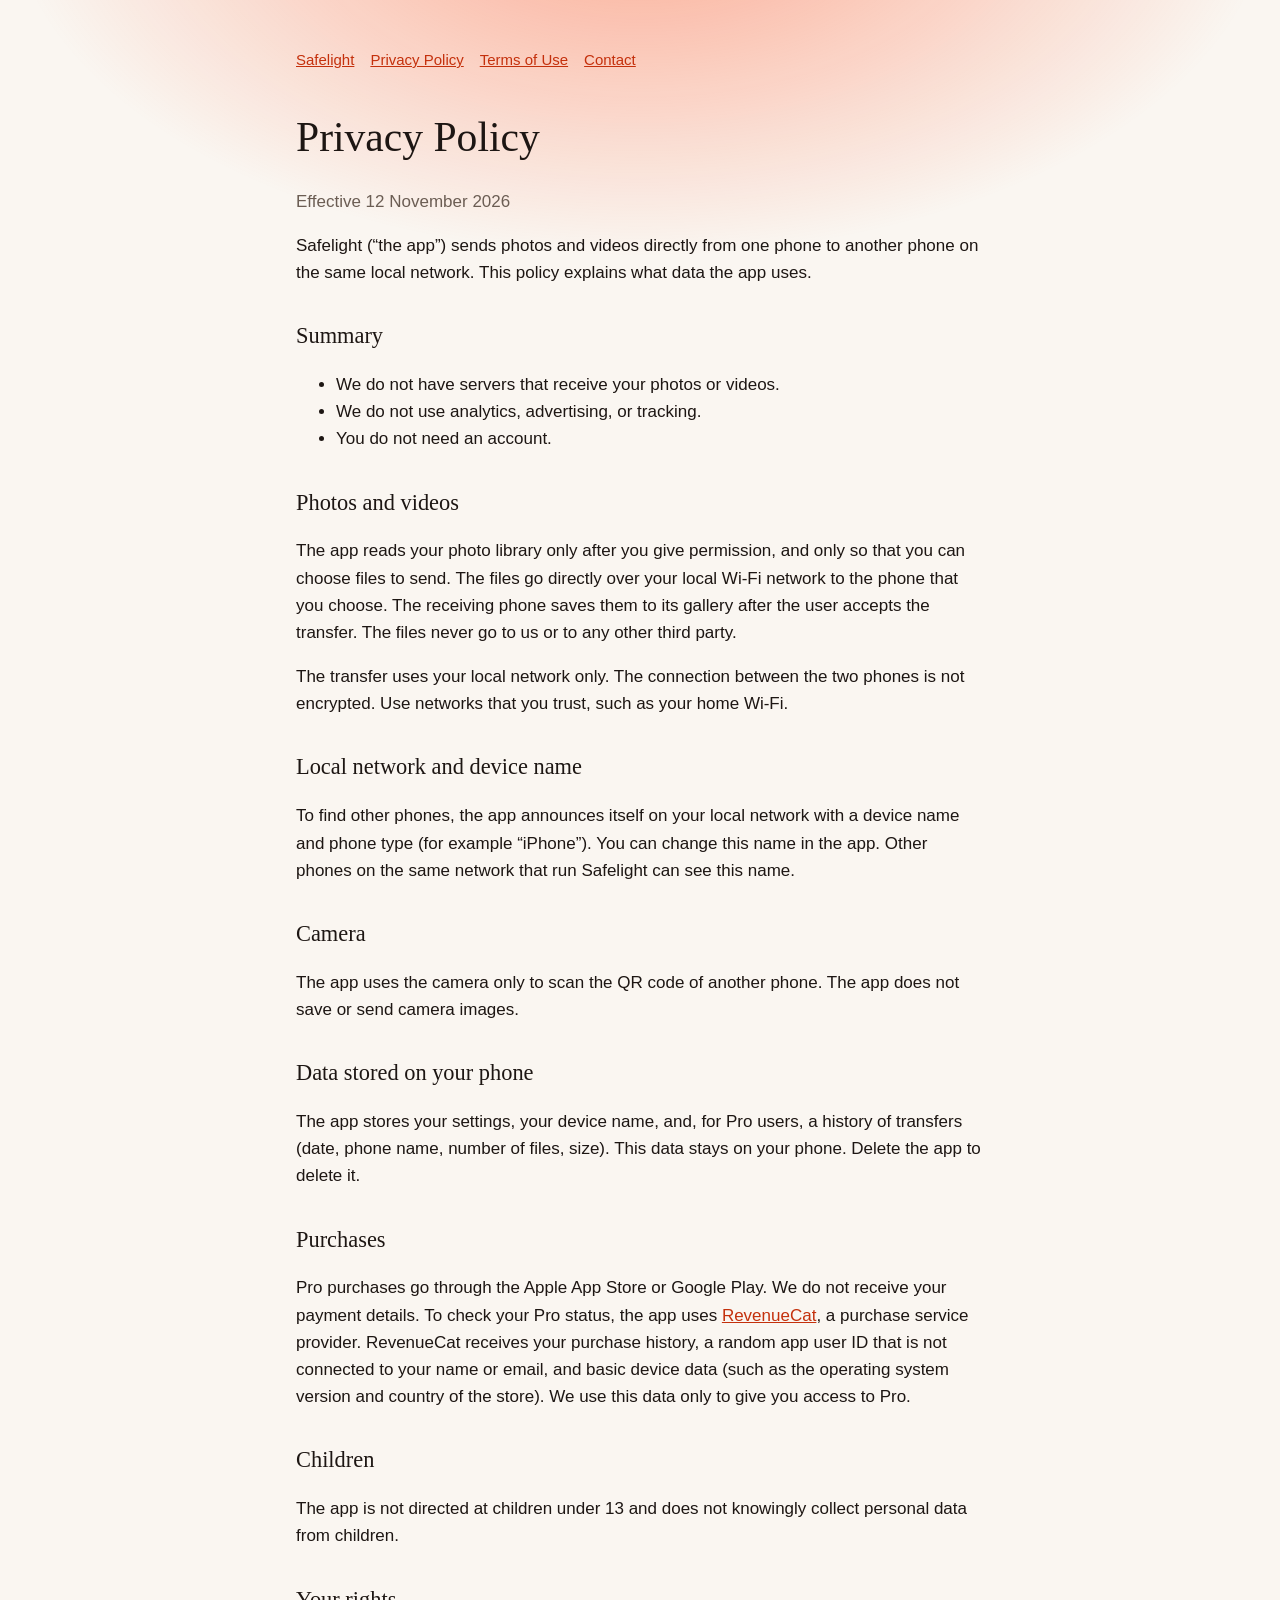
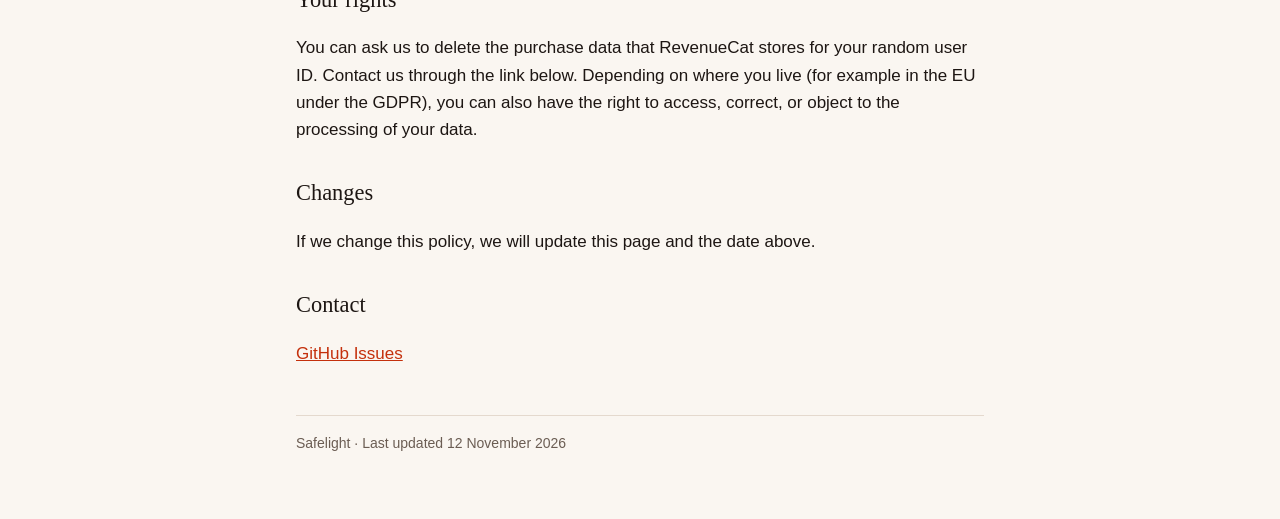
==== privacy.html @ afd83995 "Add Safelight support, privacy and terms pages Co-Authored-By: Claude Opus 5.5 <noreply@anthropic.co" ====
<!doctype html>
<html lang="en"><head><meta charset="utf-8"><meta name="viewport" content="width=device-width,initial-scale=1"><title>Safelight — Privacy Policy</title><link rel="stylesheet" href="style.css"><link rel="icon" href="icon.png"></head><body><div class="glow"></div><main><nav><a href="./">Safelight</a><a href="privacy.html">Privacy Policy</a><a href="terms.html">Terms of Use</a><a href="https://github.com/koliasyniuha/safelight/issues">Contact</a></nav>
<h1>Privacy Policy</h1>
<p class="muted">Effective 12 November 2026</p>
<p>Safelight (“the app”) sends photos and videos directly from one phone to another phone on the same local network. This policy explains what data the app uses.</p>
<h2>Summary</h2>
<ul>
<li>We do not have servers that receive your photos or videos.</li>
<li>We do not use analytics, advertising, or tracking.</li>
<li>You do not need an account.</li>
</ul>
<h2>Photos and videos</h2>
<p>The app reads your photo library only after you give permission, and only so that you can choose files to send. The files go directly over your local Wi-Fi network to the phone that you choose. The receiving phone saves them to its gallery after the user accepts the transfer. The files never go to us or to any other third party.</p>
<p>The transfer uses your local network only. The connection between the two phones is not encrypted. Use networks that you trust, such as your home Wi-Fi.</p>
<h2>Local network and device name</h2>
<p>To find other phones, the app announces itself on your local network with a device name and phone type (for example “iPhone”). You can change this name in the app. Other phones on the same network that run Safelight can see this name.</p>
<h2>Camera</h2>
<p>The app uses the camera only to scan the QR code of another phone. The app does not save or send camera images.</p>
<h2>Data stored on your phone</h2>
<p>The app stores your settings, your device name, and, for Pro users, a history of transfers (date, phone name, number of files, size). This data stays on your phone. Delete the app to delete it.</p>
<h2>Purchases</h2>
<p>Pro purchases go through the Apple App Store or Google Play. We do not receive your payment details. To check your Pro status, the app uses <a href="https://www.revenuecat.com/privacy">RevenueCat</a>, a purchase service provider. RevenueCat receives your purchase history, a random app user ID that is not connected to your name or email, and basic device data (such as the operating system version and country of the store). We use this data only to give you access to Pro.</p>
<h2>Children</h2>
<p>The app is not directed at children under 13 and does not knowingly collect personal data from children.</p>
<h2>Your rights</h2>
<p>You can ask us to delete the purchase data that RevenueCat stores for your random user ID. Contact us through the link below. Depending on where you live (for example in the EU under the GDPR), you can also have the right to access, correct, or object to the processing of your data.</p>
<h2>Changes</h2>
<p>If we change this policy, we will update this page and the date above.</p>
<h2>Contact</h2>
<p><a href="https://github.com/koliasyniuha/safelight/issues">GitHub Issues</a></p>
<footer>Safelight · Last updated 12 November 2026</footer></main></body></html>
---- style.css ----
:root{--bg:#0b0807;--fg:#efe4d8;--muted:#a8998c;--accent:#ff4a1c;--line:#2a201c}
@media (prefers-color-scheme: light){:root{--bg:#faf6f1;--fg:#1d1613;--muted:#6b5d53;--accent:#c4300c;--line:#e4d9ce}}
*{box-sizing:border-box}
body{margin:0;background:var(--bg);color:var(--fg);font:17px/1.6 -apple-system,BlinkMacSystemFont,"Segoe UI",Roboto,sans-serif}
.glow{position:fixed;inset:0 0 auto 0;height:260px;background:radial-gradient(ellipse at 50% -40%,rgba(255,74,28,.45),transparent 70%);pointer-events:none}
main{position:relative;max-width:720px;margin:0 auto;padding:48px 16px 64px}
h1{font-family:Georgia,serif;font-weight:300;font-size:2.6rem;margin:0 0 8px}
h2{font-family:Georgia,serif;font-weight:400;font-size:1.4rem;margin:32px 0 8px}
p,li{color:var(--fg)} .muted{color:var(--muted)}
a{color:var(--accent)}
nav{display:flex;gap:16px;flex-wrap:wrap;margin-bottom:32px;font-size:15px}
footer{margin-top:48px;padding-top:16px;border-top:1px solid var(--line);color:var(--muted);font-size:14px}
img.icon{width:96px;height:96px;border-radius:22px;display:block;margin-bottom:16px}
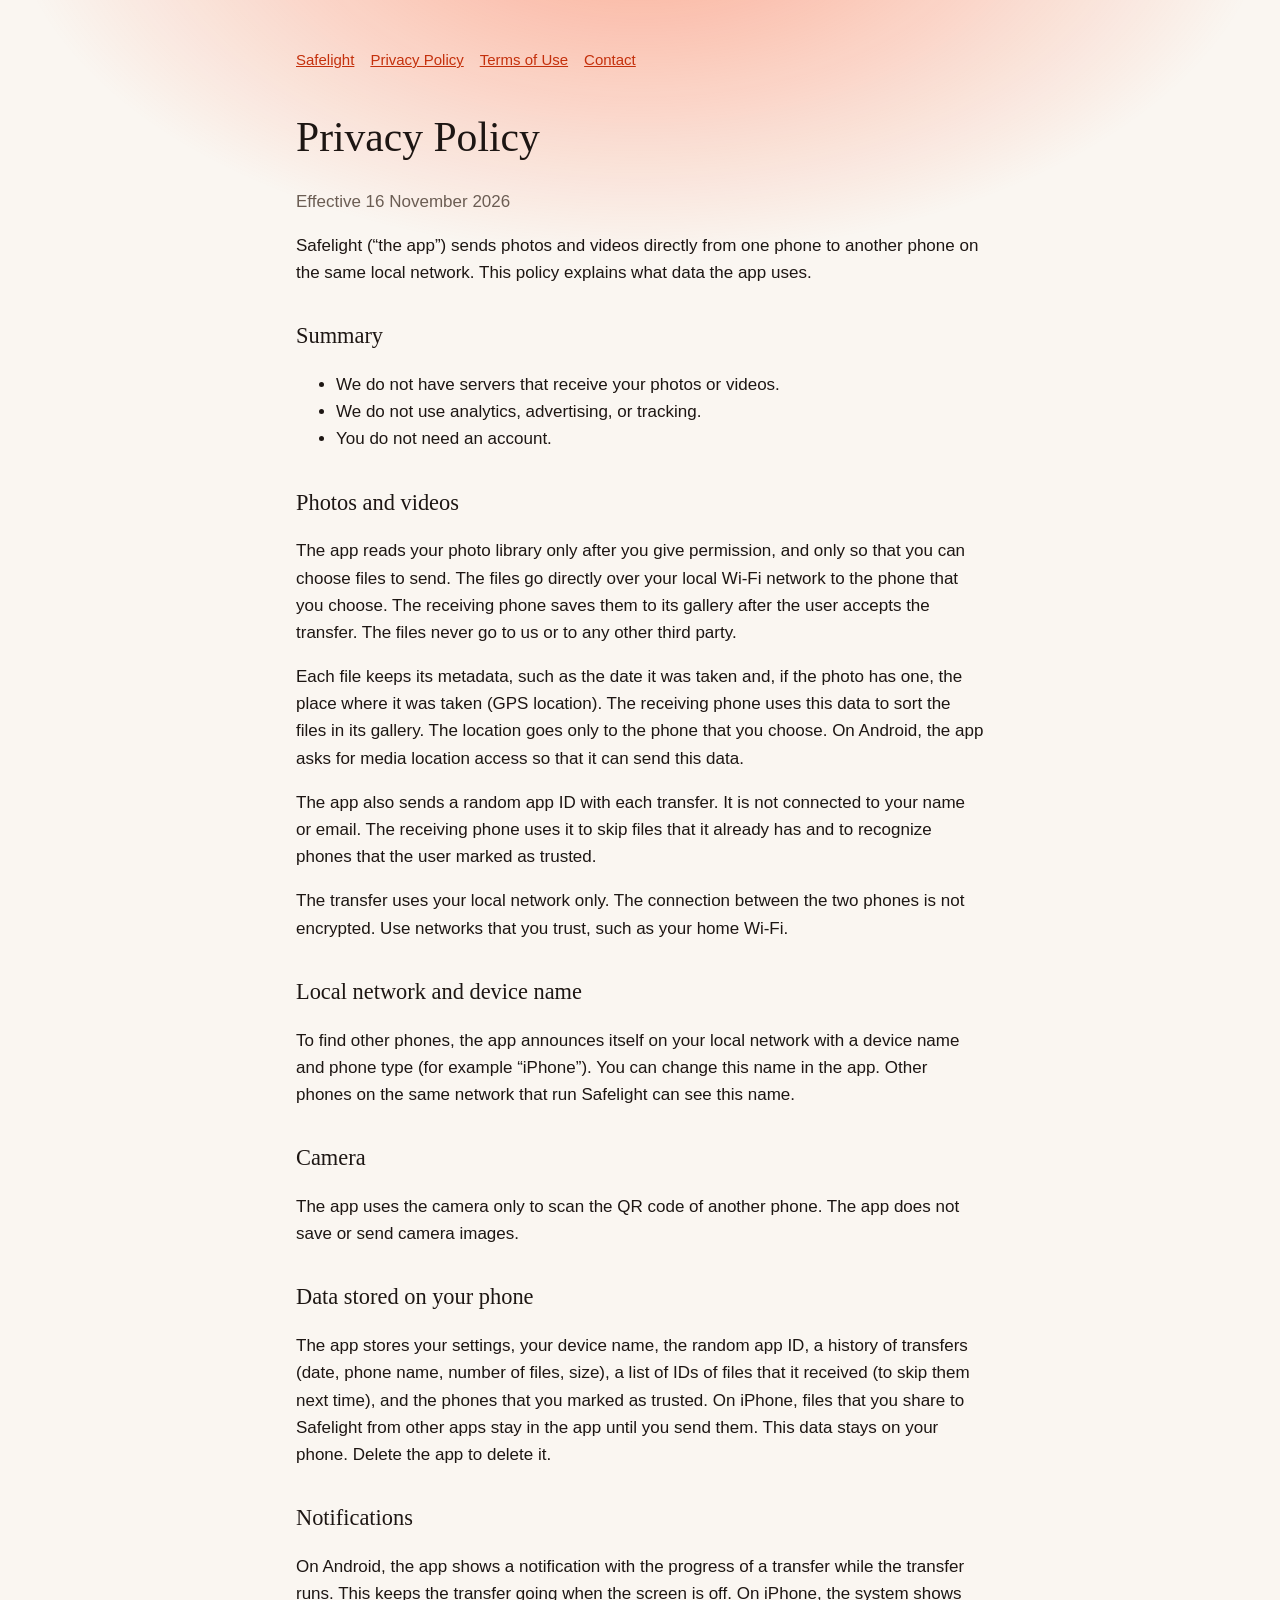
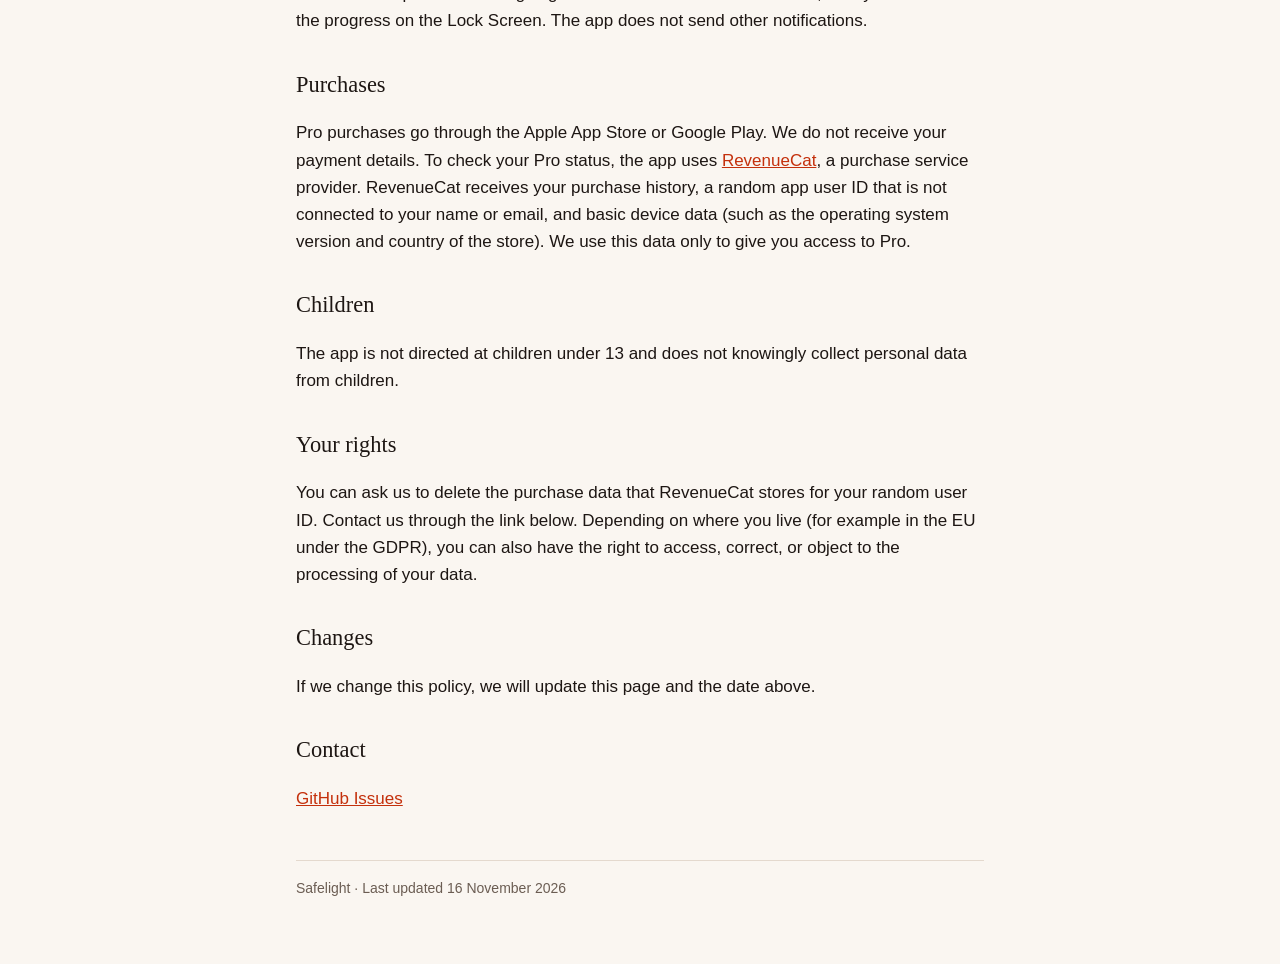
==== commit 010b3a9a: "Privacy policy: describe metadata, app ID, trusted phones and notifications Safelight 1.1 sends phot" ====
--- a/privacy.html
+++ b/privacy.html
@@ -1,7 +1,7 @@
 <!doctype html>
 <html lang="en"><head><meta charset="utf-8"><meta name="viewport" content="width=device-width,initial-scale=1"><title>Safelight — Privacy Policy</title><link rel="stylesheet" href="style.css"><link rel="icon" href="icon.png"></head><body><div class="glow"></div><main><nav><a href="./">Safelight</a><a href="privacy.html">Privacy Policy</a><a href="terms.html">Terms of Use</a><a href="https://github.com/koliasyniuha/safelight/issues">Contact</a></nav>
 <h1>Privacy Policy</h1>
-<p class="muted">Effective 12 November 2026</p>
+<p class="muted">Effective 16 November 2026</p>
 <p>Safelight (“the app”) sends photos and videos directly from one phone to another phone on the same local network. This policy explains what data the app uses.</p>
 <h2>Summary</h2>
 <ul>
@@ -11,13 +11,17 @@
 </ul>
 <h2>Photos and videos</h2>
 <p>The app reads your photo library only after you give permission, and only so that you can choose files to send. The files go directly over your local Wi-Fi network to the phone that you choose. The receiving phone saves them to its gallery after the user accepts the transfer. The files never go to us or to any other third party.</p>
+<p>Each file keeps its metadata, such as the date it was taken and, if the photo has one, the place where it was taken (GPS location). The receiving phone uses this data to sort the files in its gallery. The location goes only to the phone that you choose. On Android, the app asks for media location access so that it can send this data.</p>
+<p>The app also sends a random app ID with each transfer. It is not connected to your name or email. The receiving phone uses it to skip files that it already has and to recognize phones that the user marked as trusted.</p>
 <p>The transfer uses your local network only. The connection between the two phones is not encrypted. Use networks that you trust, such as your home Wi-Fi.</p>
 <h2>Local network and device name</h2>
 <p>To find other phones, the app announces itself on your local network with a device name and phone type (for example “iPhone”). You can change this name in the app. Other phones on the same network that run Safelight can see this name.</p>
 <h2>Camera</h2>
 <p>The app uses the camera only to scan the QR code of another phone. The app does not save or send camera images.</p>
 <h2>Data stored on your phone</h2>
-<p>The app stores your settings, your device name, and, for Pro users, a history of transfers (date, phone name, number of files, size). This data stays on your phone. Delete the app to delete it.</p>
+<p>The app stores your settings, your device name, the random app ID, a history of transfers (date, phone name, number of files, size), a list of IDs of files that it received (to skip them next time), and the phones that you marked as trusted. On iPhone, files that you share to Safelight from other apps stay in the app until you send them. This data stays on your phone. Delete the app to delete it.</p>
+<h2>Notifications</h2>
+<p>On Android, the app shows a notification with the progress of a transfer while the transfer runs. This keeps the transfer going when the screen is off. On iPhone, the system shows the progress on the Lock Screen. The app does not send other notifications.</p>
 <h2>Purchases</h2>
 <p>Pro purchases go through the Apple App Store or Google Play. We do not receive your payment details. To check your Pro status, the app uses <a href="https://www.revenuecat.com/privacy">RevenueCat</a>, a purchase service provider. RevenueCat receives your purchase history, a random app user ID that is not connected to your name or email, and basic device data (such as the operating system version and country of the store). We use this data only to give you access to Pro.</p>
 <h2>Children</h2>
@@ -28,4 +32,4 @@
 <p>If we change this policy, we will update this page and the date above.</p>
 <h2>Contact</h2>
 <p><a href="https://github.com/koliasyniuha/safelight/issues">GitHub Issues</a></p>
-<footer>Safelight · Last updated 12 November 2026</footer></main></body></html>
+<footer>Safelight · Last updated 16 November 2026</footer></main></body></html>
